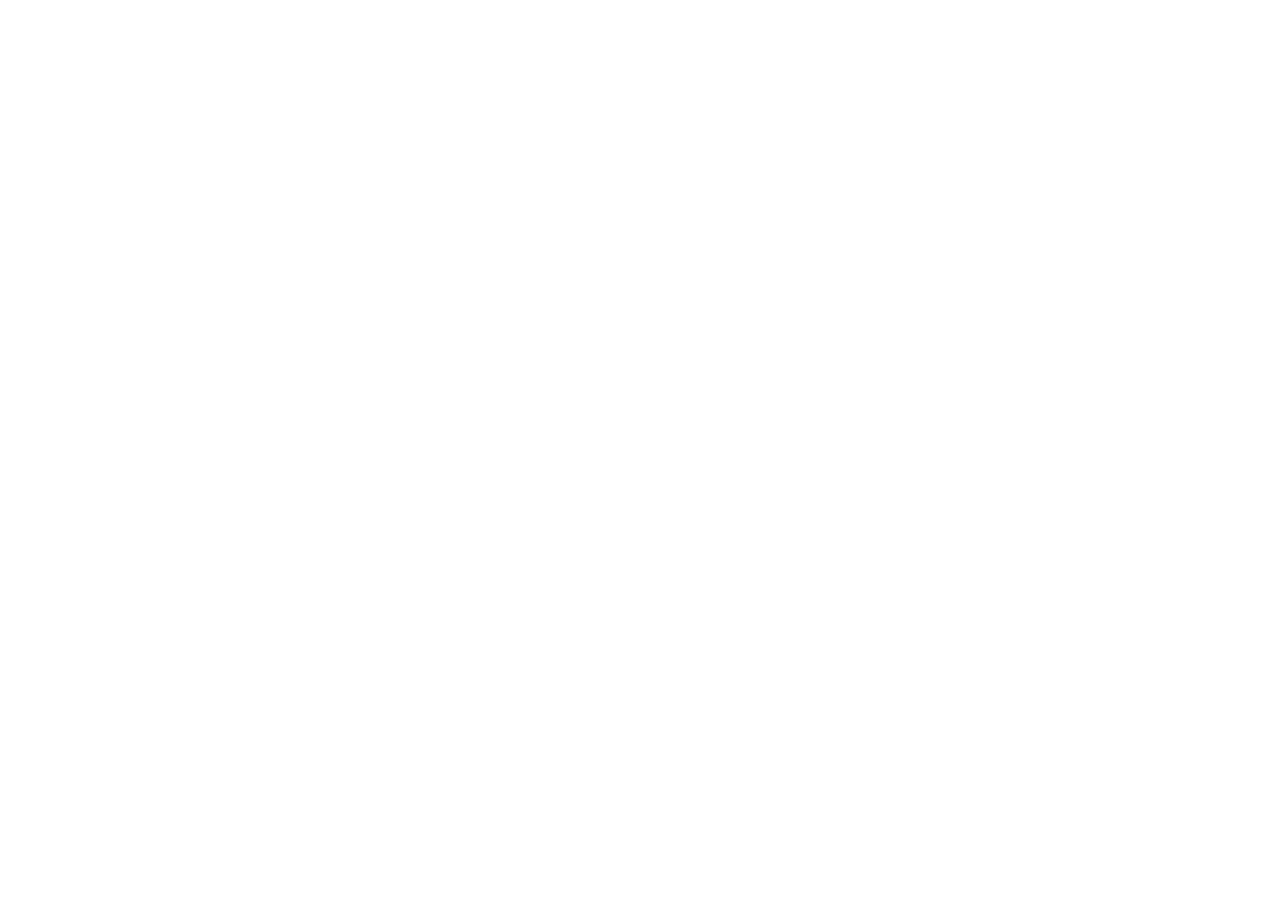
==== index.html @ 2be6fd6c "Initial commit" ====
<!doctype html>
<html lang="en">
<head>
    <meta charset="UTF-8">
    <meta name="viewport" content="width=device-width, initial-scale=1.0">
    <title>Webdev</title>
</head>
<body>
    
</body>
</html>
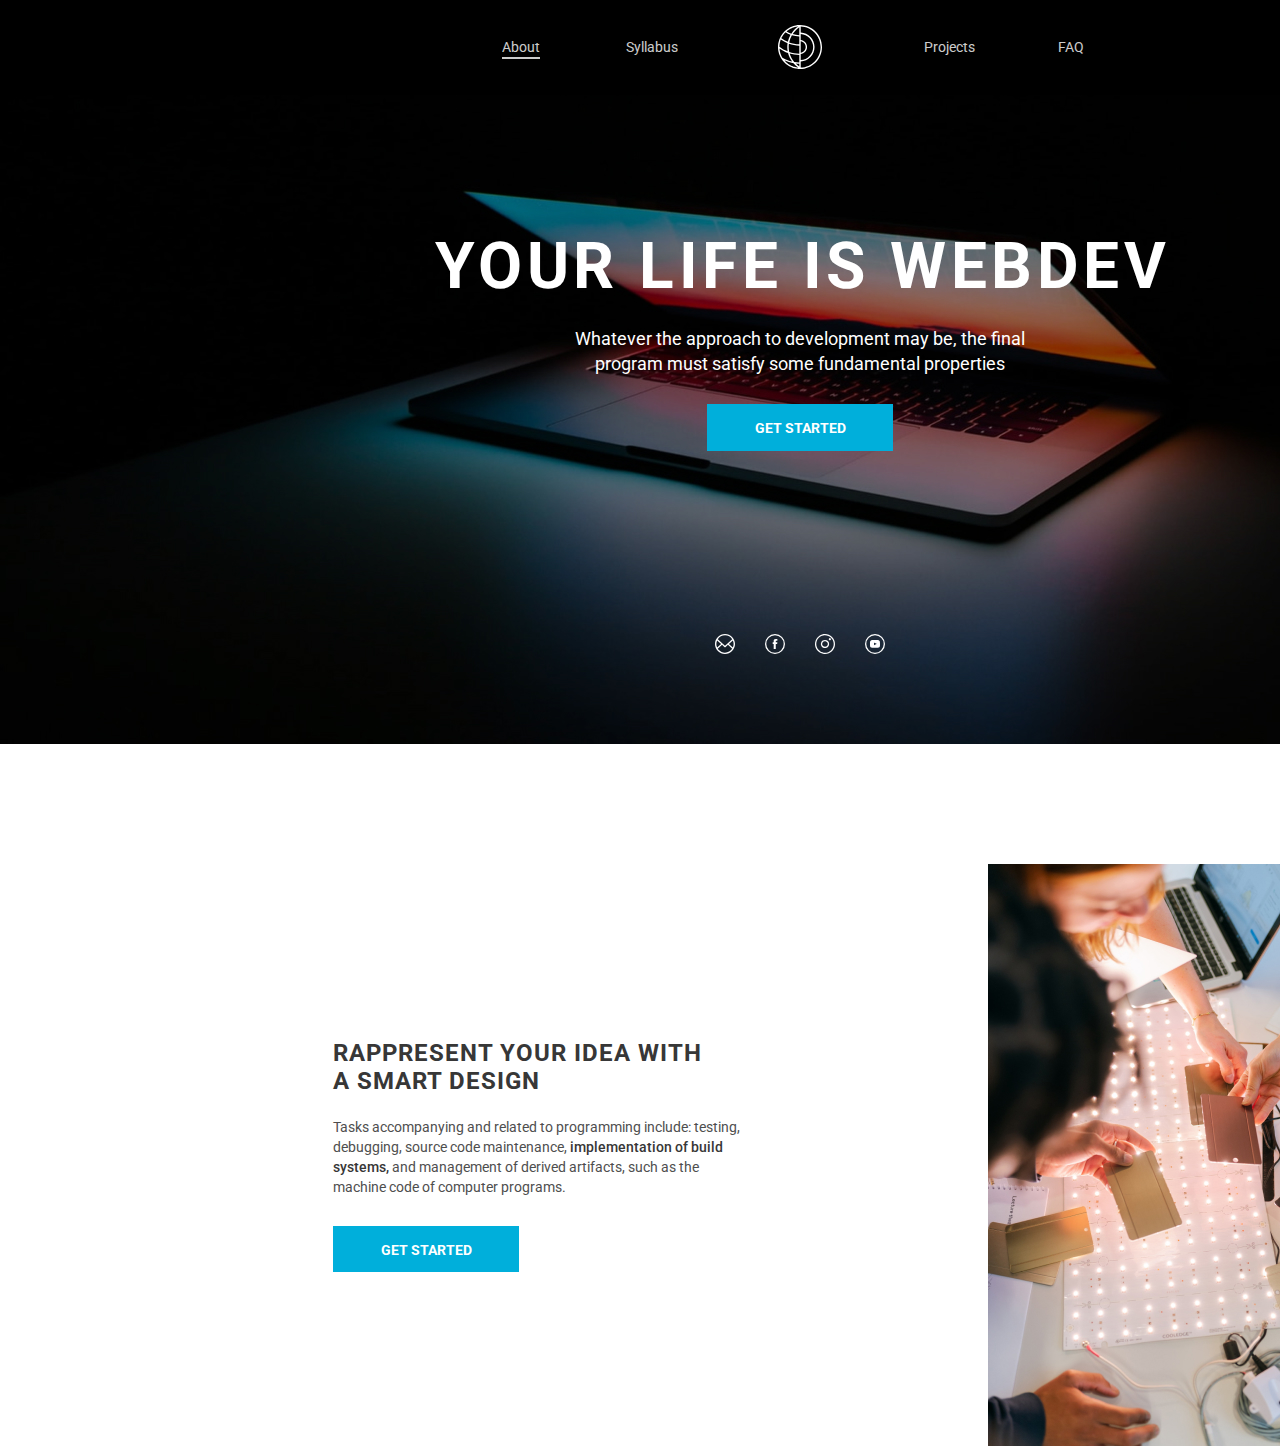
==== commit dd7c10b6: "feat: add 1st and 2 screen" ====
--- a/index.html
+++ b/index.html
@@ -1,11 +1,51 @@
 <!doctype html>
 <html lang="en">
 <head>
-    <meta charset="UTF-8">
-    <meta name="viewport" content="width=device-width, initial-scale=1.0">
-    <title>Webdev</title>
+  <meta charset="UTF-8">
+  <meta name="viewport" content="width=device-width, initial-scale=1.0">
+  <link href="https://fonts.googleapis.com/css2?family=Roboto:wght@400;500;700&display=swap" rel="stylesheet">
+  <link rel="stylesheet" href="style.css">
+  <title>Webdev</title>
 </head>
 <body>
-    
+  <header>
+    <nav class="navigation__nav">
+      <ul class="navigation__list grid_container">
+        <li class="navigation__item navigation__item-about"><a href="#" class="navigation__link navigation__link-about" autofocus>About</a></li>
+        <li class="navigation__item navigation__item-syllabus"><a href="#" class="navigation__link navigation__link-syllabus">Syllabus</a></li>
+        <li class="navigation__item navigation__item-logo"><img src="assets/Vector.svg" alt="logo" class="navigation__img"></li>
+        <li class="navigation__item navigation__item-projects"><a href="#" class="navigation__link navigation__link-projects">Projects</a></li>
+        <li class="navigation__item navigation__item-faq"><a href="#" class="navigation__link navigation__link-faq">FAQ</a></li>
+      </ul>
+    </nav>
+    <h1 class="hidden">webdev</h1>
+  </header>
+  <main>
+    <section class="first_screen">
+      <div class="bg-image-wrapper">
+          <h2 class="header-2">Your life is webdev</h2>
+          <p class="first_screen-p">Whatever the approach to development may be, the final program must satisfy some fundamental properties</p>
+          <button class="first_screen-btn get_started-btn"><span>Get Started</span></button>
+            <ul class="socials__list">
+              <li class="socials__list-item"><a href="#" class="socials__list-link"><img src="/assets/mail_fff.svg" alt="mail logo"></a></li>
+              <li class="socials__list-item"><a href="#" class="socials__list-link"><img src="/assets/facebook_fff.svg" alt="facebook logo"></a></li>
+              <li class="socials__list-item"><a href="#" class="socials__list-link"><img src="/assets/insta_fff.svg" alt="instagram logo"></a></li>
+              <li class="socials__list-item"><a href="#" class="socials__list-link"><img src="/assets/telegram_fff.svg" alt="telegram logo"></a></li>
+            </ul>
+      </div>
+    </section>
+    <section class="second_screen">
+      <div class="grid_container">
+        <div class="second_screen__content-block">
+          <h2 class="second_screen-header">Rappresent your idea with<br>
+          a smart Design</h2>
+          <p class="second_screen-p">Tasks accompanying and related to programming include: testing, debugging, source code maintenance, <strong>implementation of build systems,</strong> and management of derived artifacts, such as the machine code of computer programs. </p>
+          <button class="get_started-btn">Get started</button>
+        </div>
+        <img class="second_screen-img" src="/assets/content-image-1.jpg" alt="
+        design development">
+      </div>
+    </section>
+  </main>
 </body>
 </html>--- a/style.css
+++ b/style.css
@@ -0,0 +1,217 @@
+/* 
+Positioning
+Box model
+Typographic
+Visual
+Misc
+ */
+
+*,
+*::after,
+*::before {
+  margin: 0;
+  padding: 0;
+  box-sizing: border-box;
+}
+
+html {
+  font-family: 'Roboto', sans-serif;
+}
+
+header {
+  position: absolute;
+  top: 0px;
+  left: auto;
+  margin: auto;
+  width: 1600px;
+
+  background-color: #000000;
+  z-index: 2;
+}
+
+body {
+  width: 1600px;
+  margin: auto;
+}
+
+/* #####HEADER#### */
+.hidden {
+  position: absolute;
+  height: 1px;
+  width: 1px;
+  clip-path: rect(1px, 1px, 1px, 1px);
+  overflow: hidden;
+}
+
+.navigation__nav {
+  height: 95px;
+}
+
+.navigation__list {
+  list-style: none;
+}
+
+.grid_container {
+  max-width: 1280px;
+  margin: auto;
+  display: grid;
+  grid-template-columns: repeat(12, 79.1667px);
+  gap: 30px;
+}
+
+.navigation__item {
+  height: 96px;
+  display: flex;
+  align-items: center;
+}
+
+.navigation__item-about {
+  grid-column: 4 / 5;
+  padding: 1px 0 0 15px;
+}
+
+.navigation__item-syllabus {
+  justify-self: end;
+  transform: translateX(2px);
+}
+
+.navigation__item-logo {
+  grid-column: 6 / 8;
+  justify-self: center;
+  padding: 0px 0px 1px 1px;
+}
+
+.navigation__item-faq {
+  justify-self: center;
+  padding: 0px 3px 0px 0px;
+}
+
+.navigation__link {
+  display: inline-block;
+  font-style: normal;
+  font-weight: 400;
+  font-size: 14px;
+  line-height: 140%;
+  text-decoration: none;
+  color: #fff;
+
+  opacity: 0.8;
+}
+
+.navigation__link:focus {
+  outline: none;
+  border-bottom: 2px solid #fff;
+}
+
+/* #####1st screen#### */
+
+.first_screen {
+  position: relative;
+  height: 788px;
+  color: #ffffff;
+}
+.bg-image-wrapper {
+  position: relative;
+  height: 744px;
+  background-image: url(./assets/bg-image.jpg);
+  object-position: 22px;
+}
+
+.first_screen .header-2 {
+  position: relative;
+  font-weight: 700;
+  font-size: 64px;
+  text-transform: uppercase;
+  letter-spacing: 4.5px;
+  width: 100%;
+  top: 229px;
+  text-align: center;
+  margin: auto;
+  padding-left: 5px;
+}
+
+.first_screen-p {
+  position: relative;
+  font-size: 18px;
+  font-weight: 400;
+  top: 251px;
+  width: 504px;
+  text-align: center;
+  left: 34.25%;
+  line-height: 140%;
+}
+
+.first_screen-btn {
+  position: relative;
+  /* width: 184px;
+  height: 46px; */
+  top: 279px;
+  left: 44.19%;
+}
+
+.get_started-btn {
+  background-color: #00afdb;
+  font-family: inherit;
+  border: none;
+  font-size: 14px;
+  font-style: normal;
+  font-weight: 700;
+  line-height: 16.41px;
+  color: #fff;
+  text-transform: uppercase;
+  padding: 16px 47.5px 14px 47.5px;
+}
+
+.socials__list {
+  display: flex;
+  flex-direction: row;
+  position: relative;
+  top: 462px;
+  justify-content: center;
+  list-style: none;
+}
+
+.socials__list-item {
+  padding: 0 15px;
+}
+
+/* ####SECOND SCREEN */
+
+.second_screen__content-block {
+  width: 407px;
+  height: 233px;
+  color: #373737;
+  grid-column: 2 / 6;
+  margin-top: 251px;
+  margin-left: 64px;
+}
+
+.second_screen-header {
+  font-weight: 700;
+  font-size: 24px;
+  text-transform: uppercase;
+  letter-spacing: 1px;
+  margin-bottom: 22px;
+  line-height: 28px;
+}
+
+.second_screen-p {
+  font-weight: 400;
+  font-size: 14px;
+  width: 407px;
+  line-height: 20px;
+  margin-bottom: 29px;
+  color: #4e4e4e;
+}
+
+.second_screen-p strong {
+  font-weight: 500;
+  font-size: 14px;
+  color: #373737;
+}
+
+.second_screen-img {
+  grid-column: 8 / 12;
+  margin-top: 76px;
+  padding-left: 64px;
+}
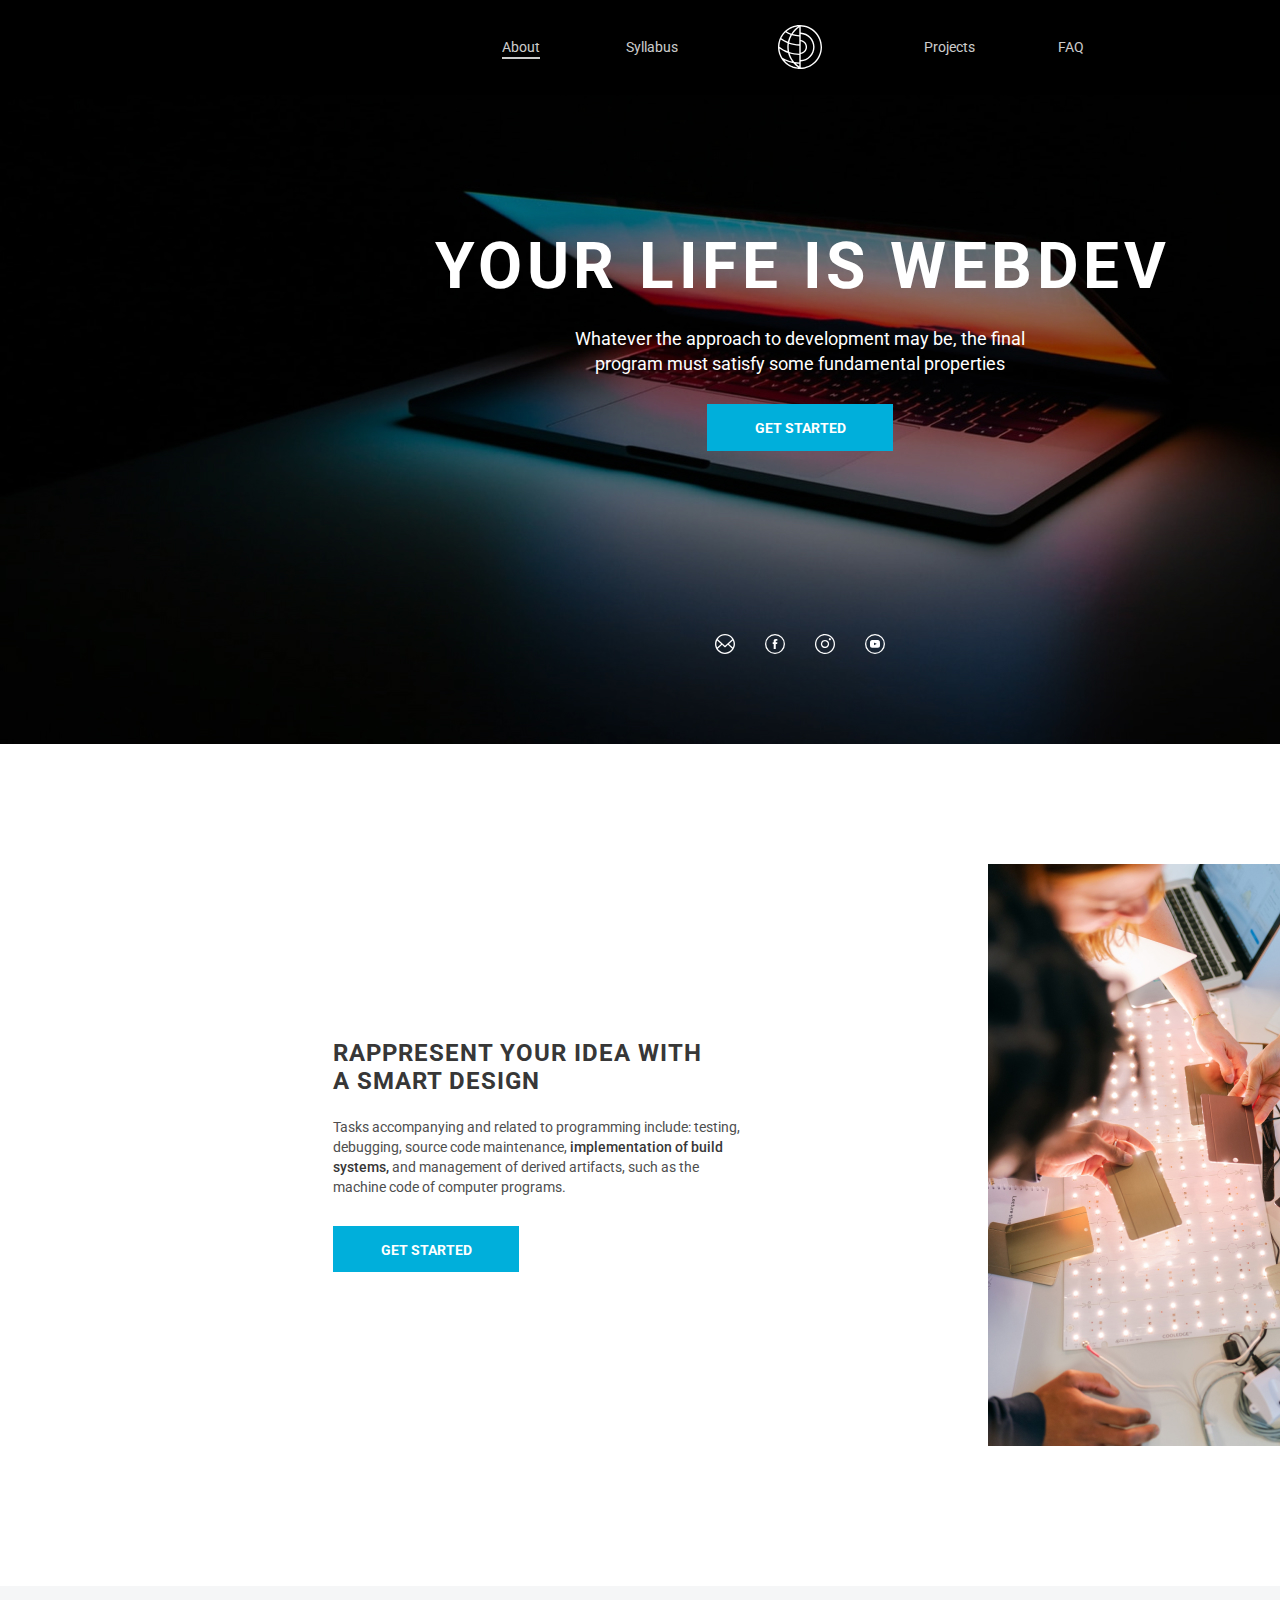
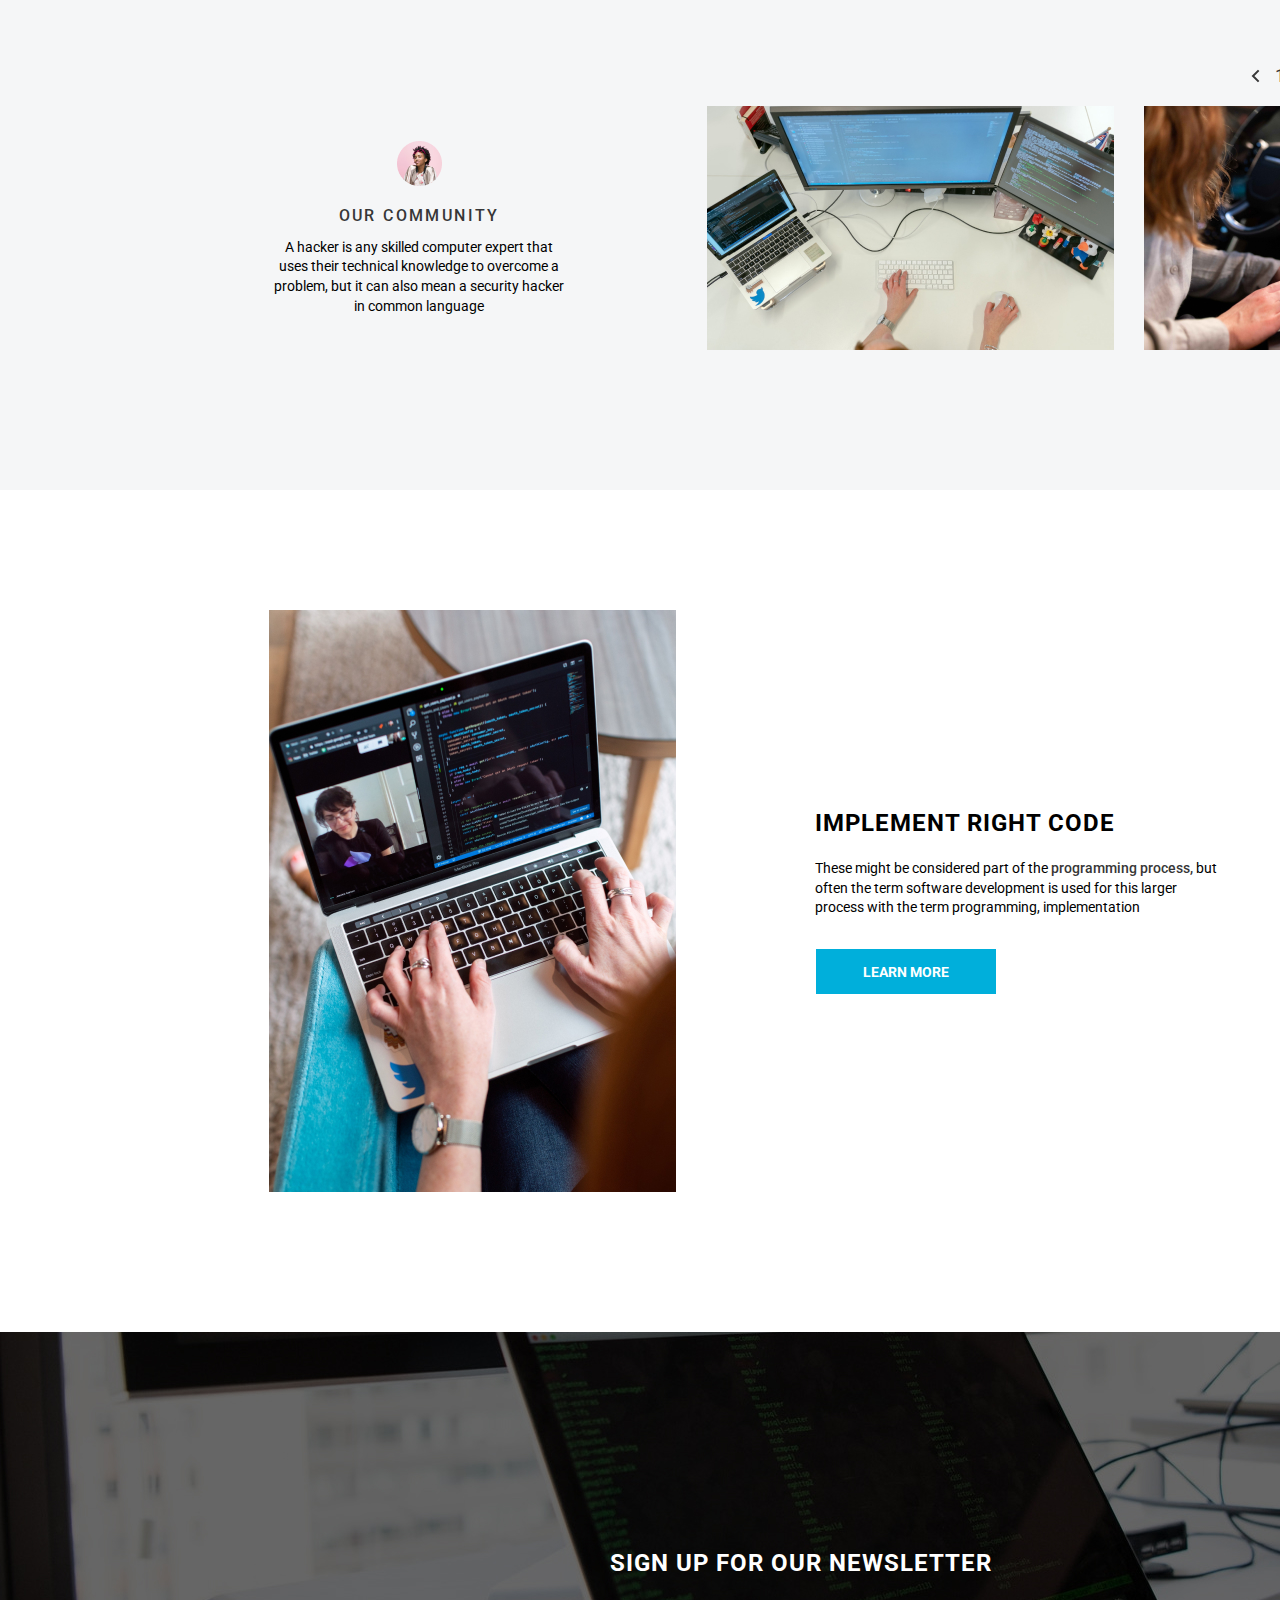
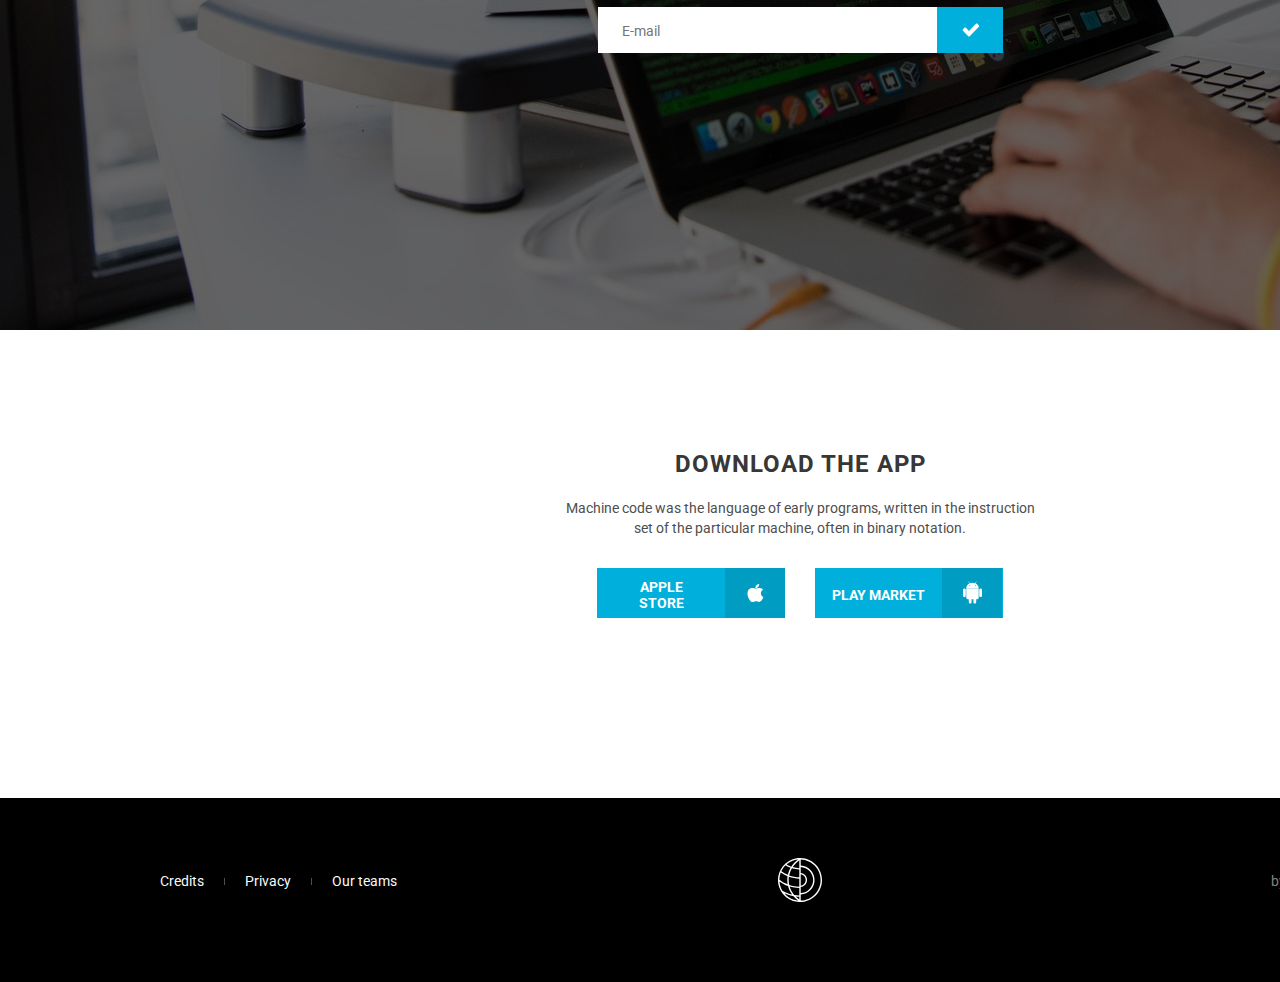
==== commit b4b665e7: "add: screen 3, 4, 5, 6, footer" ====
--- a/index.html
+++ b/index.html
@@ -46,6 +46,83 @@
         design development">
       </div>
     </section>
+    <section class="screen_4">
+      <div class="grid_container">
+        <div class="screen_4__content-block">
+          <img class="screen_4__icon" src="/assets/icon.png" alt="woman">
+          <h3 class="screen_4__header-3">our community</h3>
+          <p class="screen-4__p">A hacker is any skilled computer expert that uses their technical knowledge to overcome a problem, but it can also mean a security hacker in common language</p>
+        </div>
+        <div class="screen_4__nav-items">
+          <button class="screen_4__nav-items__btn screen_4__nav-items__btn-left"><img src="/assets/Rectangle 5.svg" alt="left arrow"></button>
+          <p class="screen_4__nav-items__p">1 / 5</p>
+          <button class="screen_4__nav-items__btn screen_4__nav-items__btn-right"><img src="/assets/Rectangle 6.svg" alt="right arrow"></button>
+        </div>
+        <div class="slider-items">
+          <img class="slider-item slider-item-1" src="/assets/Rectangle 0.jpg" alt="work">
+          <img class="slider-item slider-item-2" src="/assets/Rectangle 1.jpg" alt="work">
+          <img class="slider-item slider-item-3" src="/assets/Rectangle 2.jpg" alt="work">
+        </div>
+      </div>
+    </section>
+    <section class="screen_3">
+      <div class="grid_container">
+        <img class="screen_3__img" src="/assets/content-image-2.jpg" alt="coding">
+        <div class="screen_3__content-block">
+          <h3 class="screen_3__header-3">Implement right Code</h3>
+          <p class="screen_3__p">These might be considered part of the <strong>programming process,</strong> but often the term software development is used for this larger process with the term programming, implementation</p>
+          <button class="learn-more-btn">learn more</button>
+        </div>
+      </div>
+    </section>
+    <section class="screen_5">
+      <div class="grid_container">
+      <form class="screen_5__form" action="#">
+        <label for="sign-up"><h3 class="screen_5__form__h3">sign up for our newsletter</h3></label>
+        <div class="input-btn-container">
+          <input class="screen_5__form__input" id="sign-up" type="text" placeholder="E-mail">
+          <button class="screen_5__form__btn"><img src="/assets/fa-check.svg" alt="button submit"></button>
+        </div>
+      </form>
+    </div>
+    </section>
+    <section class="screen_6">
+      <div class="grid_container">
+        <div class="screen_6__content-block">
+          <h3 class="screen_6__h3">Download the App</h3>
+          <p class="screen_6__p">Machine code was the language of early programs, written in the instruction set of the particular machine, often in binary notation.</p>
+          <div class="btn-block">
+            <button class="screen_6__btn screen_6__btn_appstore">
+              <span class="screen_6__btn__span__as">apple store</span>
+              <img class="screen_6__btn_appstore__img" src="/assets/apple_store_icon.svg" alt="apple store icon">
+            </button>
+            <button class="screen_6__btn screen_6__btn_playmarket">
+              <span class="screen_6__btn__span__pm">play market</span>
+              <img class="screen_6__btn_playmarket__img" src="/assets/play_market_icon.svg" alt="play market icon">
+            </button>
+          </div>
+        </div>
+      </div>
+    </section>
   </main>
+  <footer class="footer">
+    <div class="grid_container">
+      <ul class="footer__list">
+        <li>
+          <a class="footer__link " href="#">Credits</a>
+        </li>
+        <div class="left-divider"></div>
+        <li>
+          <a class="footer__link" href="#">Privacy</a>
+        </li>
+        <div class="left-divider"></div>
+        <li>
+          <a class="footer__link " href="#">Our teams</a>
+        </li>
+      </ul>
+      <img class="footer__logo" src="/assets/Vector.svg" alt="logo">
+      <a  class="footer__link copyright" href="https://www.youtube.com/c/yemdigital">by TonYem for RSS at 2020</a>
+    </div>
+  </footer>
 </body>
 </html>--- a/style.css
+++ b/style.css
@@ -34,6 +34,17 @@
   margin: auto;
 }
 
+strong {
+  font-weight: 500;
+  font-size: 14px;
+  color: #373737;
+}
+
+button,
+input {
+  outline: none;
+}
+
 /* #####HEADER#### */
 .hidden {
   position: absolute;
@@ -57,6 +68,7 @@
   display: grid;
   grid-template-columns: repeat(12, 79.1667px);
   gap: 30px;
+  height: 100%;
 }
 
 .navigation__item {
@@ -176,6 +188,10 @@
 }
 
 /* ####SECOND SCREEN */
+
+.second_screen {
+  height: 798px;
+}
 
 .second_screen__content-block {
   width: 407px;
@@ -204,14 +220,330 @@
   color: #4e4e4e;
 }
 
-.second_screen-p strong {
-  font-weight: 500;
-  font-size: 14px;
-  color: #373737;
-}
-
 .second_screen-img {
   grid-column: 8 / 12;
   margin-top: 76px;
   padding-left: 64px;
 }
+
+/* #### SCREEN 4 #####*/
+
+.screen_4 {
+  background-color: #f5f6f7;
+  height: 504px;
+}
+
+.screen_4__content-block {
+  height: 100%;
+  grid-column: 2 / 5;
+  display: flex;
+  align-items: center;
+  flex-direction: column;
+  justify-content: center;
+
+  width: 298px;
+  height: 175px;
+  margin-top: 155px;
+  margin-left: 1px;
+}
+
+.screen_4__icon {
+  margin-bottom: 20px;
+}
+
+.screen_4__header-3 {
+  text-transform: uppercase;
+  font-weight: 500;
+  font-size: 16px;
+  line-height: 20px;
+  color: #373737;
+  letter-spacing: 2.4px;
+  text-align: center;
+}
+
+.screen-4__p {
+  display: block;
+  width: 298px;
+  height: 80px;
+  text-align: center;
+  font-size: 14px;
+  line-height: 140%;
+  font-weight: 400;
+  margin-top: 12px;
+}
+
+.screen_4__nav-items {
+  grid-column: -3 / -2;
+  height: 25px;
+  width: 100%;
+  display: flex;
+  margin-top: 79px;
+}
+
+.screen_4__nav-items__btn {
+  border: none;
+  width: 15px;
+  height: 25px;
+  background-color: inherit;
+}
+
+.screen_4__nav-items__btn-left {
+  margin-left: -4px;
+}
+
+.screen_4__nav-items__btn-right {
+  padding-left: 14px;
+}
+
+.screen_4__nav-items__p {
+  height: 25px;
+  width: 37px;
+  margin-left: 11px;
+  color: #373737;
+  font-size: 18px;
+  font-weight: 400;
+  text-align: center;
+}
+
+.slider-items {
+  position: relative;
+  display: flex;
+  flex-direction: row;
+  height: 244px;
+  width: 894px;
+  grid-column: 6 / -1;
+  overflow: hidden;
+  margin-top: -312px;
+  margin-left: 1px;
+}
+
+.slider-item {
+  margin-right: 30px;
+}
+
+/* #### SCREEN_3 ##### */
+
+.screen_3 {
+  height: 842px;
+}
+
+.screen_3__img {
+  grid-column: 2 / 6;
+  margin-top: 120px;
+}
+
+.screen_3__content-block {
+  margin-top: 319px;
+  grid-column: 7 / 11;
+}
+
+.screen_3__header-3 {
+  font-weight: 700;
+  font-size: 24px;
+  line-height: 28px;
+  text-transform: uppercase;
+  letter-spacing: 1px;
+  margin-bottom: 22px;
+}
+
+.screen_3__p {
+  font-weight: 400;
+  line-height: 140%;
+  font-size: 14px;
+}
+
+.learn-more-btn {
+  font-family: inherit;
+  margin-left: 1px;
+  margin-top: 31px;
+  background: #00afdb;
+  border: none;
+  color: #ffffff;
+  font-size: 14px;
+  text-transform: uppercase;
+  font-weight: 700;
+  font-style: normal;
+  padding: 15px 47px 14px 47px;
+}
+
+/* #### SCREEN_5 #### */
+
+.screen_5 {
+  height: 598px;
+  background-image: url(/assets/pexels-christina-morillo-1181675\ 1.jpg);
+}
+
+.screen_5__form__h3 {
+  color: #ffffff;
+  font-weight: 700;
+  text-transform: uppercase;
+  font-size: 24px;
+  line-height: 28px;
+  text-align: center;
+  margin-bottom: 10px;
+  letter-spacing: 1px;
+  margin-left: 2px;
+}
+
+.screen_5__form {
+  height: 104px;
+  grid-column: 5 / 9;
+  display: flex;
+  flex-direction: column;
+  overflow: hidden;
+  margin-top: 217px;
+}
+
+.input-btn-container {
+  display: flex;
+  flex-direction: row;
+  height: 46px;
+  margin-top: 20px;
+  margin-left: 1px;
+}
+
+.screen_5__form__input {
+  height: 100%;
+  width: 340px;
+  border: none;
+  padding-top: 2px;
+  padding-left: 24px;
+  font-size: 14px;
+  line-height: 140%;
+  color: #373737;
+  font-family: inherit;
+  outline: none;
+}
+
+.screen_5__form__btn {
+  height: 100%;
+  width: 66px;
+  border: none;
+  background-color: #00afdb;
+}
+
+.screen_5__form__btn img {
+  padding-top: 2px;
+  padding-left: 2px;
+}
+
+/* #### SCREEN 6 #### */
+
+.screen_6 {
+  height: 468px;
+}
+
+.screen_6__content-block {
+  grid-column: 4 / 10;
+  margin-top: 120px;
+  margin-left: 1px;
+}
+
+.screen_6__h3 {
+  color: #373737;
+  font-size: 24px;
+  line-height: 28px;
+  text-transform: uppercase;
+  letter-spacing: 1px;
+  text-align: center;
+  margin-bottom: 21px;
+}
+
+.screen_6__p {
+  color: #4e4e4e;
+  font-size: 14px;
+  line-height: 140%;
+  width: 483px;
+  text-align: center;
+  margin: auto;
+  height: 40px;
+}
+
+.btn-block {
+  margin-top: 29px;
+  display: flex;
+  flex-direction: row;
+  width: 100%;
+  justify-content: center;
+}
+
+.screen_6__btn {
+  border: none;
+  background-color: #00afdb;
+  color: #fff;
+  font-size: 14px;
+  line-height: 16px;
+  text-align: center;
+  text-transform: uppercase;
+  font-weight: 700;
+  font-family: inherit;
+  display: flex;
+  align-items: center;
+  width: 188px;
+
+  text-align: center;
+  padding-left: 15px;
+}
+
+.screen_6__btn__span__as {
+  padding-top: 3px;
+  padding-right: 19px;
+  padding-left: 4px;
+}
+
+.screen_6__btn__span__pm {
+  padding-top: 3px;
+  padding-right: 17px;
+  padding-left: 2px;
+}
+
+.screen_6__btn:first-child {
+  margin-right: 30px;
+}
+
+/* #### footer ##### */
+
+.footer {
+  height: 184px;
+  background-color: #000000;
+}
+
+.footer__list {
+  grid-column: 1 / 4;
+  display: flex;
+  flex-direction: row;
+  margin-top: 73px;
+}
+
+.footer__link {
+  text-decoration: none;
+  font-size: 14px;
+  line-height: 140%;
+  font-weight: normal;
+}
+
+.footer__link:not(.copyright) {
+  color: #ffffff;
+  opacity: 0.98;
+}
+
+.left-divider {
+  background-color: #4e4e4e;
+  width: 1px;
+  height: 7px;
+  margin: 7px 20px;
+}
+
+.footer__logo {
+  grid-column: 6 / 8;
+  margin: auto;
+  padding-bottom: 19px;
+  padding-left: 1px;
+}
+
+.copyright {
+  grid-column: -3 / -1;
+  color: #818181;
+  margin-top: 74px;
+  margin-left: 19px;
+}
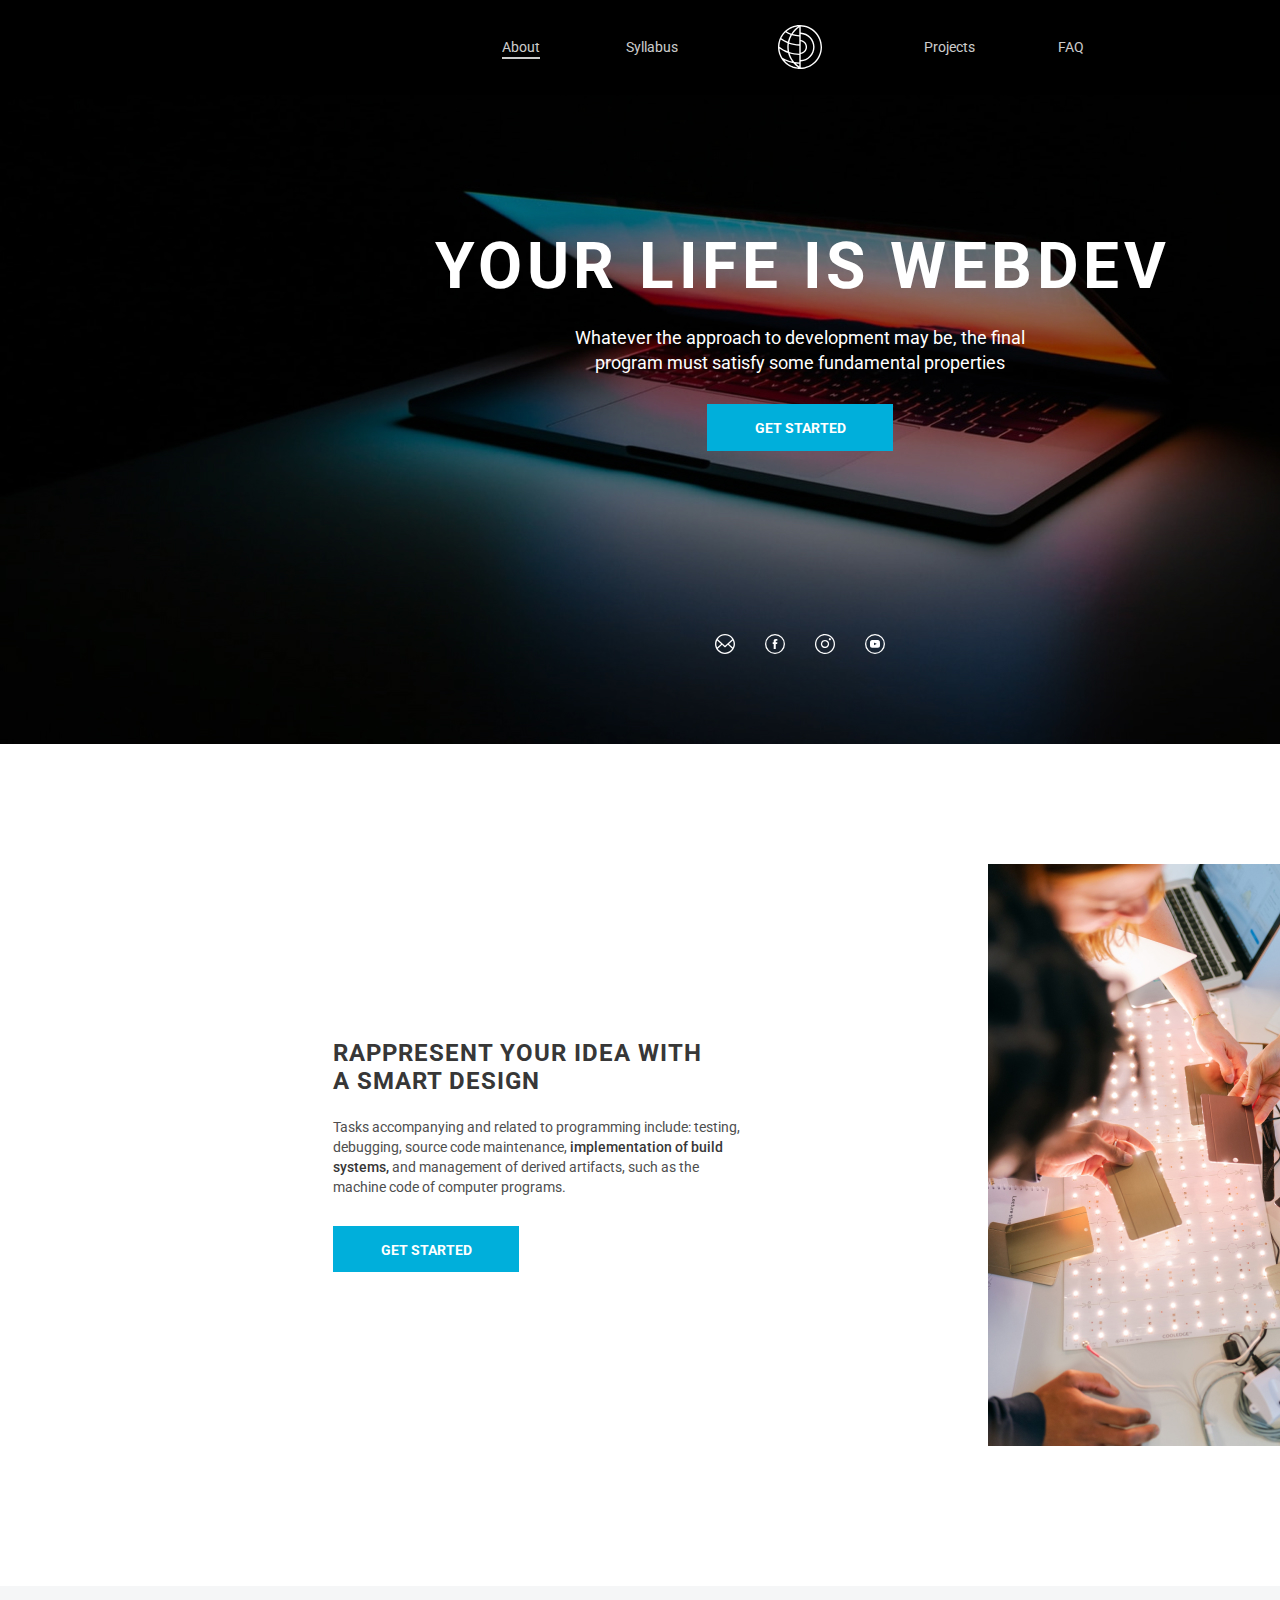
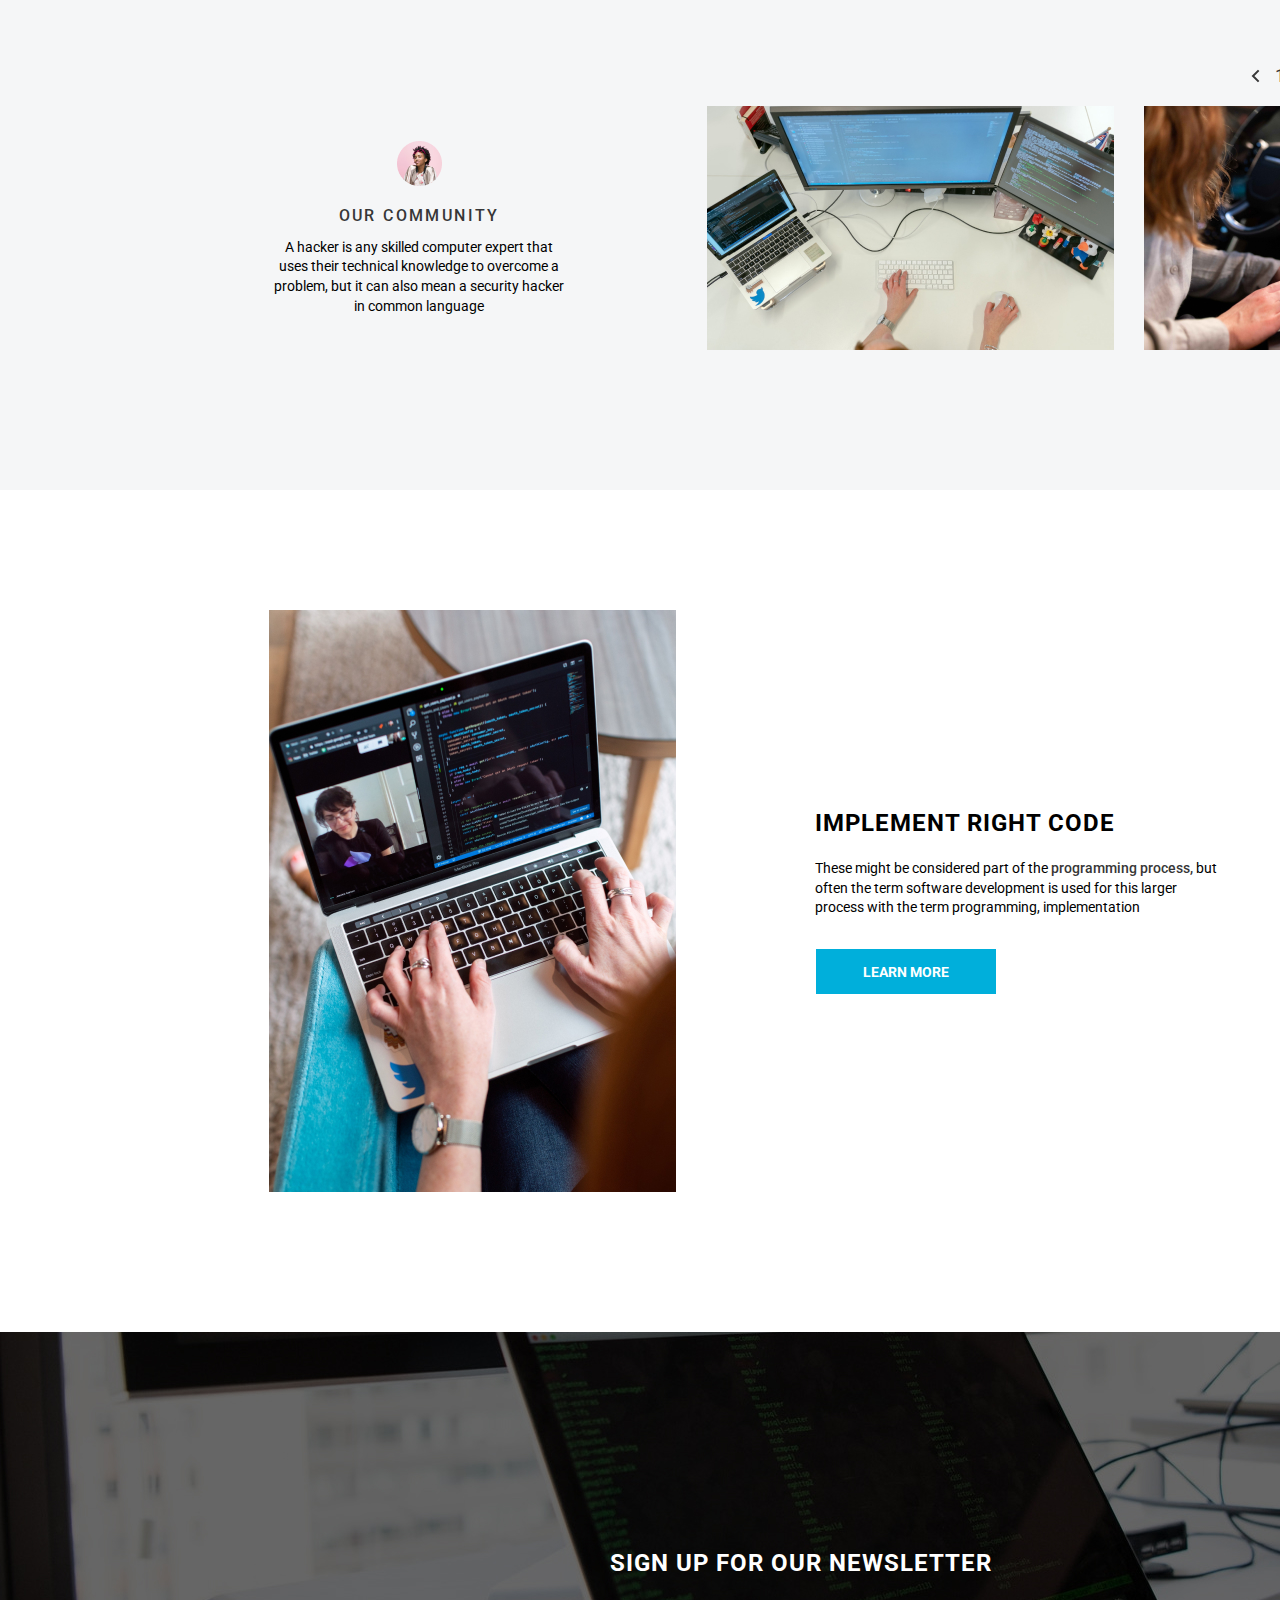
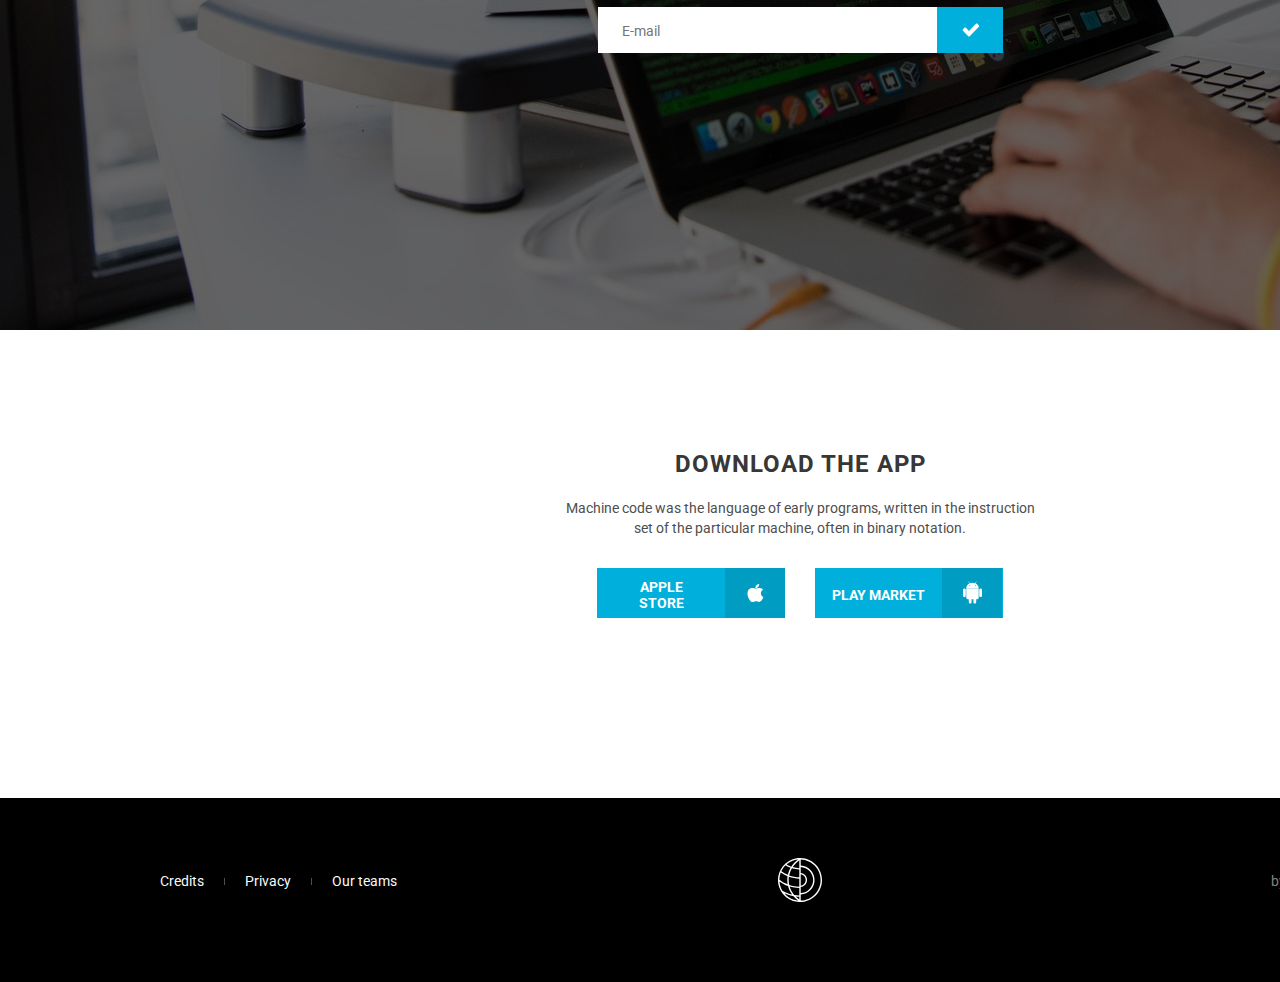
==== commit b06f1c0b: "refactor: change first screen structure" ====
--- a/index.html
+++ b/index.html
@@ -23,15 +23,17 @@
   <main>
     <section class="first_screen">
       <div class="bg-image-wrapper">
+        <div class="first_screen__content-block">
           <h2 class="header-2">Your life is webdev</h2>
           <p class="first_screen-p">Whatever the approach to development may be, the final program must satisfy some fundamental properties</p>
           <button class="first_screen-btn get_started-btn"><span>Get Started</span></button>
-            <ul class="socials__list">
-              <li class="socials__list-item"><a href="#" class="socials__list-link"><img src="/assets/mail_fff.svg" alt="mail logo"></a></li>
-              <li class="socials__list-item"><a href="#" class="socials__list-link"><img src="/assets/facebook_fff.svg" alt="facebook logo"></a></li>
-              <li class="socials__list-item"><a href="#" class="socials__list-link"><img src="/assets/insta_fff.svg" alt="instagram logo"></a></li>
-              <li class="socials__list-item"><a href="#" class="socials__list-link"><img src="/assets/telegram_fff.svg" alt="telegram logo"></a></li>
-            </ul>
+          <ul class="socials__list">
+            <li class="socials__list-item"><a href="#" class="socials__list-link"><img src="/assets/mail_fff.svg" alt="mail logo"></a></li>
+            <li class="socials__list-item"><a href="#" class="socials__list-link"><img src="/assets/facebook_fff.svg" alt="facebook logo"></a></li>
+            <li class="socials__list-item"><a href="#" class="socials__list-link"><img src="/assets/insta_fff.svg" alt="instagram logo"></a></li>
+            <li class="socials__list-item"><a href="#" class="socials__list-link"><img src="/assets/telegram_fff.svg" alt="telegram logo"></a></li>
+          </ul>
+        </div>
       </div>
     </section>
     <section class="second_screen">
--- a/style.css
+++ b/style.css
@@ -129,36 +129,40 @@
   object-position: 22px;
 }
 
+.first_screen__content-block {
+  display: flex;
+  width: 100%;
+  height: 100%;
+  flex-direction: column;
+}
+
 .first_screen .header-2 {
-  position: relative;
   font-weight: 700;
   font-size: 64px;
   text-transform: uppercase;
   letter-spacing: 4.5px;
   width: 100%;
-  top: 229px;
-  text-align: center;
-  margin: auto;
+  padding-top: 229px;
+  text-align: center;
   padding-left: 5px;
 }
 
 .first_screen-p {
-  position: relative;
   font-size: 18px;
   font-weight: 400;
-  top: 251px;
+  padding-top: 21px;
   width: 504px;
+  align-self: center;
   text-align: center;
   left: 34.25%;
   line-height: 140%;
 }
 
 .first_screen-btn {
-  position: relative;
   /* width: 184px;
   height: 46px; */
-  top: 279px;
-  left: 44.19%;
+  margin-top: 29px;
+  align-self: center;
 }
 
 .get_started-btn {
@@ -177,14 +181,19 @@
 .socials__list {
   display: flex;
   flex-direction: row;
-  position: relative;
-  top: 462px;
+  margin-top: 183px;
   justify-content: center;
   list-style: none;
 }
 
 .socials__list-item {
   padding: 0 15px;
+}
+
+.socials__list-link {
+  display: block;
+  height: 100%;
+  width: 100%;
 }
 
 /* ####SECOND SCREEN */
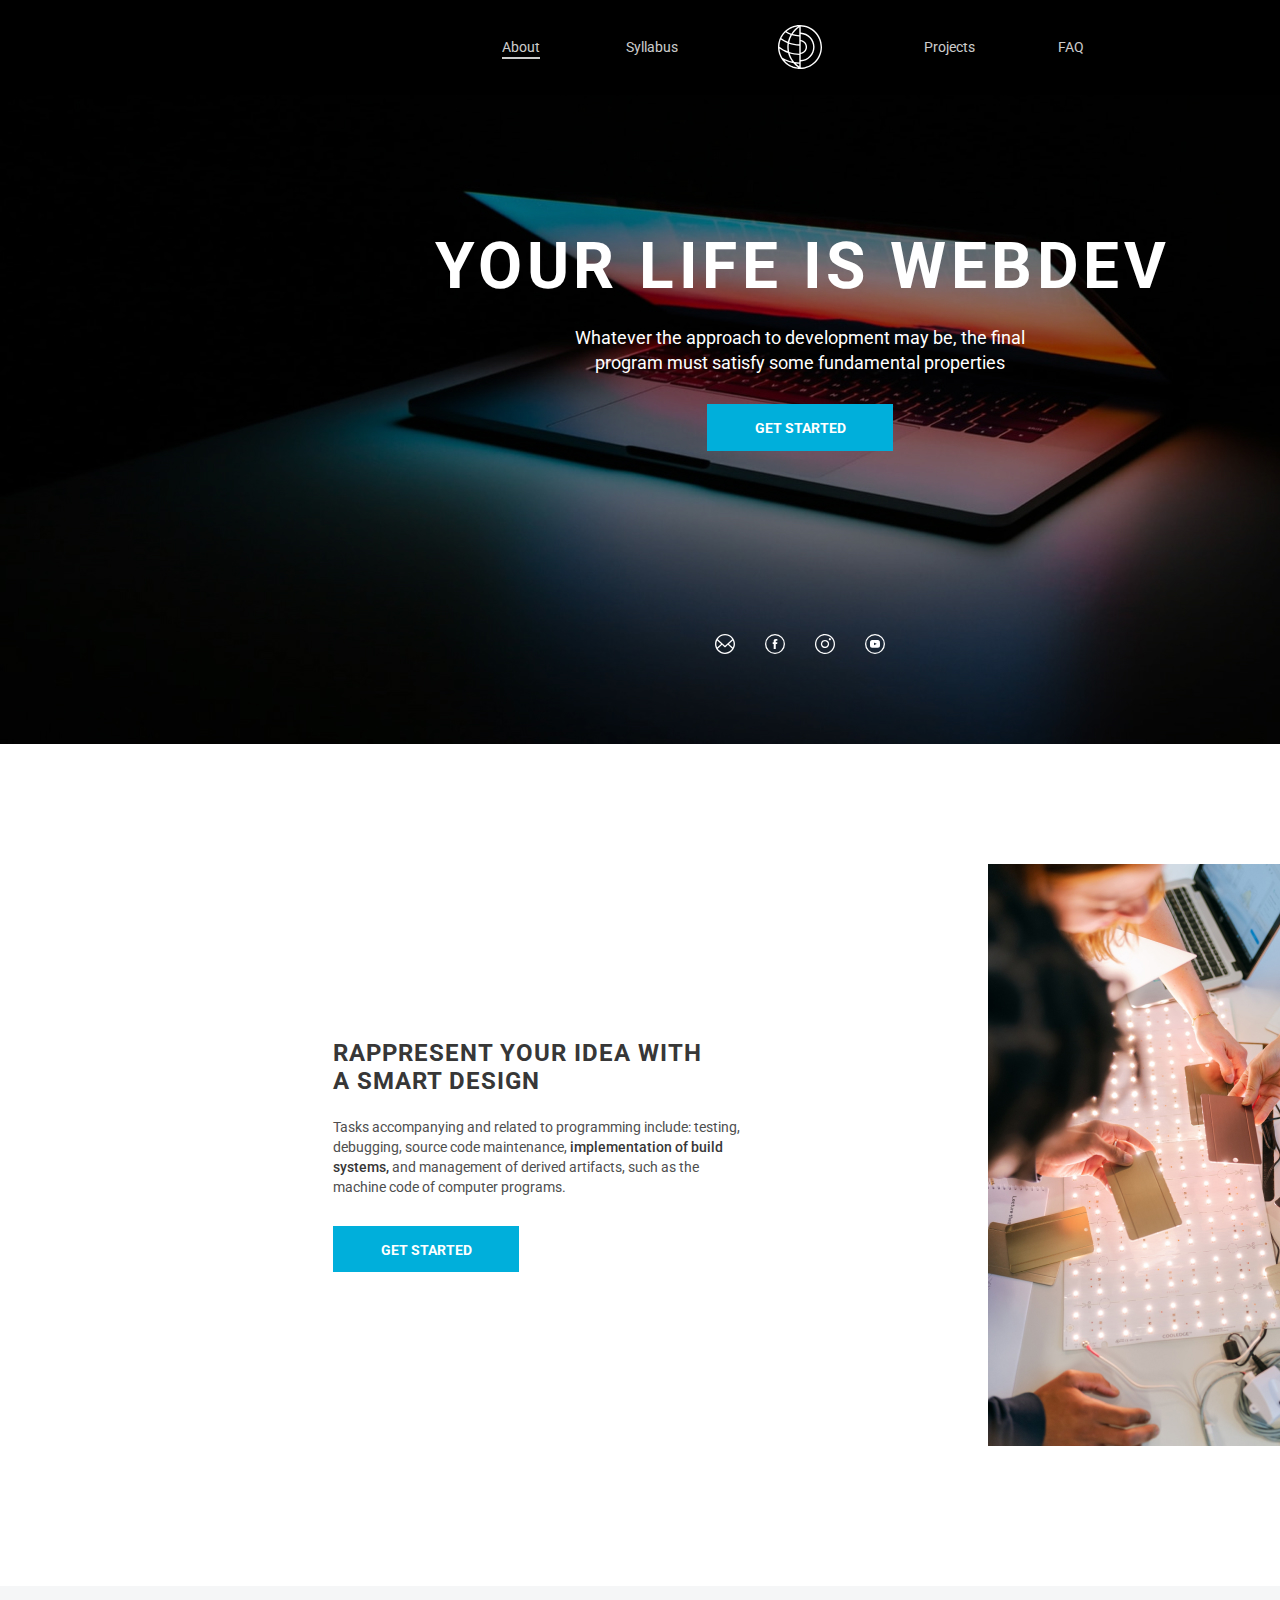
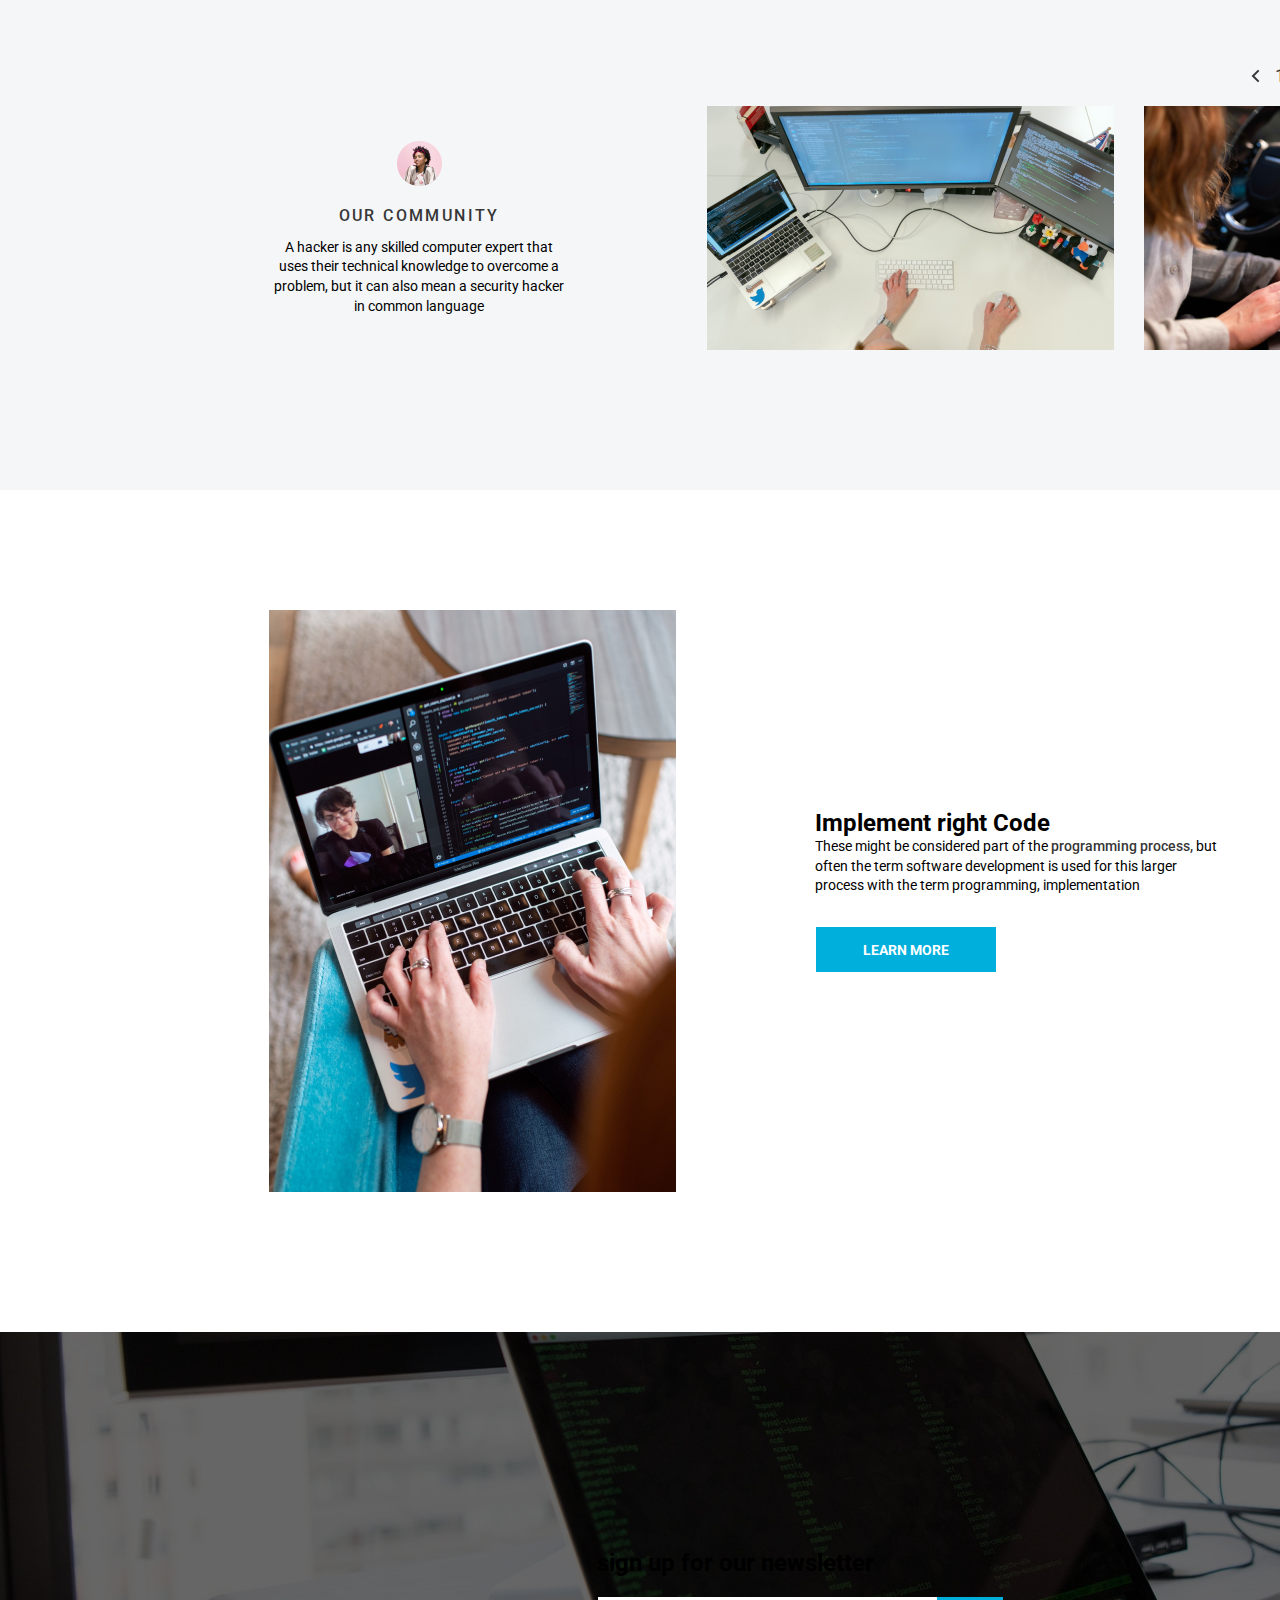
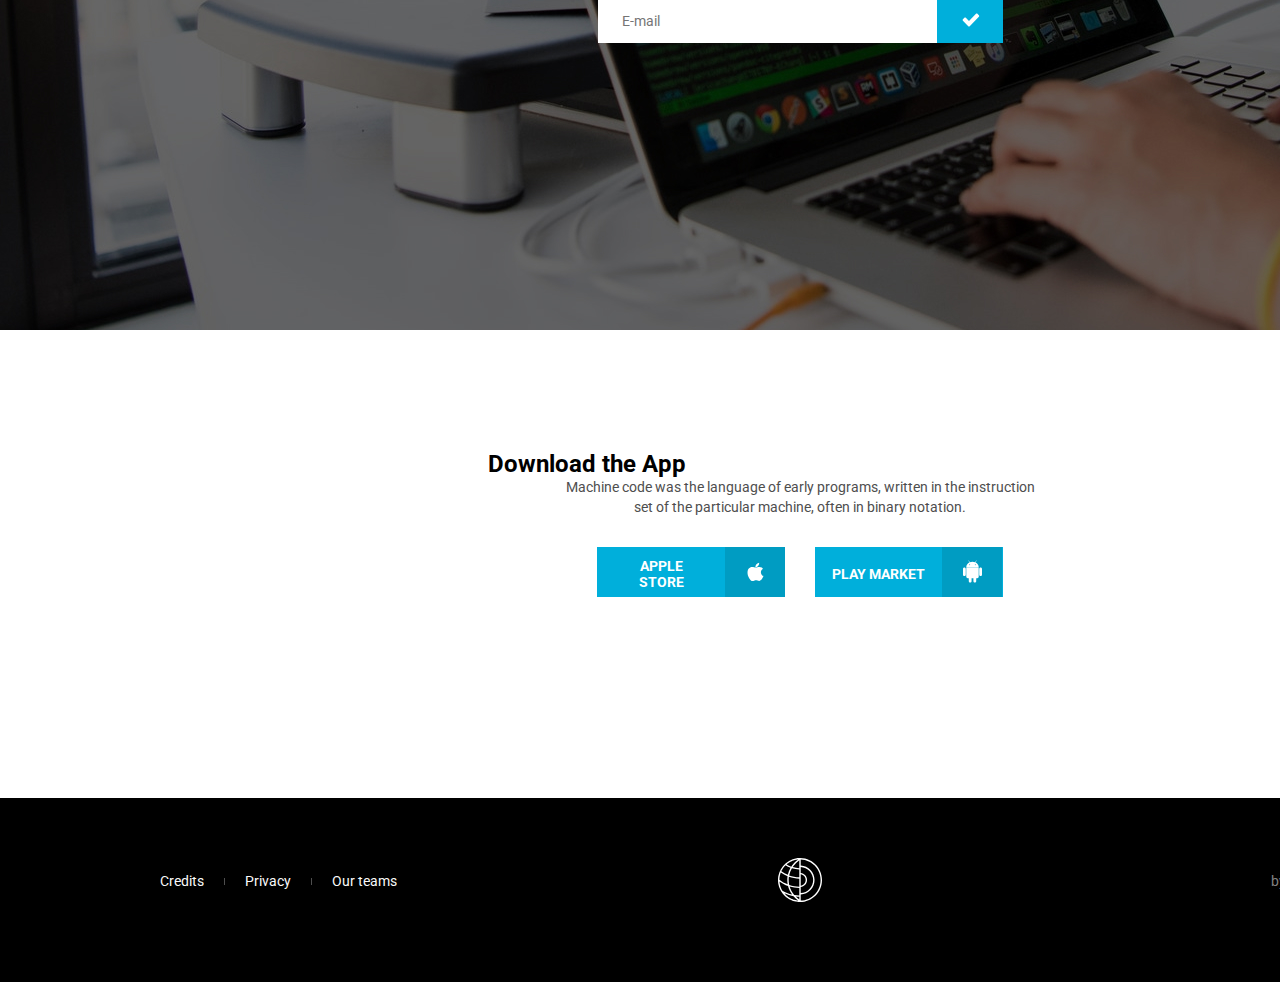
==== commit 99a4dfd8: "fix: header typo, screen_4__nav-items__p divided into different elements" ====
--- a/index.html
+++ b/index.html
@@ -26,7 +26,7 @@
         <div class="first_screen__content-block">
           <h2 class="header-2">Your life is webdev</h2>
           <p class="first_screen-p">Whatever the approach to development may be, the final program must satisfy some fundamental properties</p>
-          <button class="first_screen-btn get_started-btn"><span>Get Started</span></button>
+          <button class="first_screen-btn get_started-btn blue_btn"><span>Get Started</span></button>
           <ul class="socials__list">
             <li class="socials__list-item"><a href="#" class="socials__list-link"><img src="/assets/mail_fff.svg" alt="mail logo"></a></li>
             <li class="socials__list-item"><a href="#" class="socials__list-link"><img src="/assets/facebook_fff.svg" alt="facebook logo"></a></li>
@@ -42,7 +42,7 @@
           <h2 class="second_screen-header">Rappresent your idea with<br>
           a smart Design</h2>
           <p class="second_screen-p">Tasks accompanying and related to programming include: testing, debugging, source code maintenance, <strong>implementation of build systems,</strong> and management of derived artifacts, such as the machine code of computer programs. </p>
-          <button class="get_started-btn">Get started</button>
+          <button class="get_started-btn blue_btn">Get started</button>
         </div>
         <img class="second_screen-img" src="/assets/content-image-1.jpg" alt="
         design development">
@@ -57,7 +57,7 @@
         </div>
         <div class="screen_4__nav-items">
           <button class="screen_4__nav-items__btn screen_4__nav-items__btn-left"><img src="/assets/Rectangle 5.svg" alt="left arrow"></button>
-          <p class="screen_4__nav-items__p">1 / 5</p>
+          <p class="screen_4__nav-items__p"><span>1 </span><span>/</span><span> 5</span></p>
           <button class="screen_4__nav-items__btn screen_4__nav-items__btn-right"><img src="/assets/Rectangle 6.svg" alt="right arrow"></button>
         </div>
         <div class="slider-items">
@@ -71,19 +71,19 @@
       <div class="grid_container">
         <img class="screen_3__img" src="/assets/content-image-2.jpg" alt="coding">
         <div class="screen_3__content-block">
-          <h3 class="screen_3__header-3">Implement right Code</h3>
+          <h2 class="screen_3__header-2">Implement right Code</h2>
           <p class="screen_3__p">These might be considered part of the <strong>programming process,</strong> but often the term software development is used for this larger process with the term programming, implementation</p>
-          <button class="learn-more-btn">learn more</button>
+          <button class="learn-more-btn blue_btn">learn more</button>
         </div>
       </div>
     </section>
     <section class="screen_5">
       <div class="grid_container">
       <form class="screen_5__form" action="#">
-        <label for="sign-up"><h3 class="screen_5__form__h3">sign up for our newsletter</h3></label>
+        <label for="sign-up"><h2 class="screen_5__form__h2">sign up for our newsletter</h2></label>
         <div class="input-btn-container">
-          <input class="screen_5__form__input" id="sign-up" type="text" placeholder="E-mail">
-          <button class="screen_5__form__btn"><img src="/assets/fa-check.svg" alt="button submit"></button>
+          <input class="screen_5__form__input" id="sign-up" type="email" required placeholder="E-mail">
+          <button class="screen_5__form__btn blue_btn"><img src="/assets/fa-check.svg" alt="button submit"></button>
         </div>
       </form>
     </div>
@@ -91,14 +91,14 @@
     <section class="screen_6">
       <div class="grid_container">
         <div class="screen_6__content-block">
-          <h3 class="screen_6__h3">Download the App</h3>
+          <h2 class="screen_6__h2">Download the App</h2>
           <p class="screen_6__p">Machine code was the language of early programs, written in the instruction set of the particular machine, often in binary notation.</p>
           <div class="btn-block">
-            <button class="screen_6__btn screen_6__btn_appstore">
+            <button class="screen_6__btn screen_6__btn_appstore blue_btn">
               <span class="screen_6__btn__span__as">apple store</span>
               <img class="screen_6__btn_appstore__img" src="/assets/apple_store_icon.svg" alt="apple store icon">
             </button>
-            <button class="screen_6__btn screen_6__btn_playmarket">
+            <button class="screen_6__btn screen_6__btn_playmarket blue_btn">
               <span class="screen_6__btn__span__pm">play market</span>
               <img class="screen_6__btn_playmarket__img" src="/assets/play_market_icon.svg" alt="play market icon">
             </button>
--- a/style.css
+++ b/style.css
@@ -45,6 +45,21 @@
   outline: none;
 }
 
+.blue_btn {
+  background-color: #00afdb;
+  cursor: pointer;
+  transition: all .4s;
+
+  background-image: linear-gradient(90deg, transparent 0%, transparent 50%, #009cc2 50%);
+  background-size: 230%;
+}
+
+.blue_btn:hover {
+  background-color: #009cc2;
+
+  background-position: 100%;
+}
+
 /* #####HEADER#### */
 .hidden {
   position: absolute;
@@ -110,7 +125,9 @@
   opacity: 0.8;
 }
 
-.navigation__link:focus {
+.navigation__link:focus,
+.navigation__link:hover,
+.footer__link:not(.copyright):hover {
   outline: none;
   border-bottom: 2px solid #fff;
 }
@@ -166,7 +183,7 @@
 }
 
 .get_started-btn {
-  background-color: #00afdb;
+  /* background-color: #00afdb; */
   font-family: inherit;
   border: none;
   font-size: 14px;
@@ -365,7 +382,7 @@
   font-family: inherit;
   margin-left: 1px;
   margin-top: 31px;
-  background: #00afdb;
+  /* background: #00afdb; */
   border: none;
   color: #ffffff;
   font-size: 14px;
@@ -428,7 +445,7 @@
   height: 100%;
   width: 66px;
   border: none;
-  background-color: #00afdb;
+  /* background-color: #00afdb; */
 }
 
 .screen_5__form__btn img {
@@ -478,7 +495,7 @@
 
 .screen_6__btn {
   border: none;
-  background-color: #00afdb;
+  /* background-color: #00afdb; */
   color: #fff;
   font-size: 14px;
   line-height: 16px;
